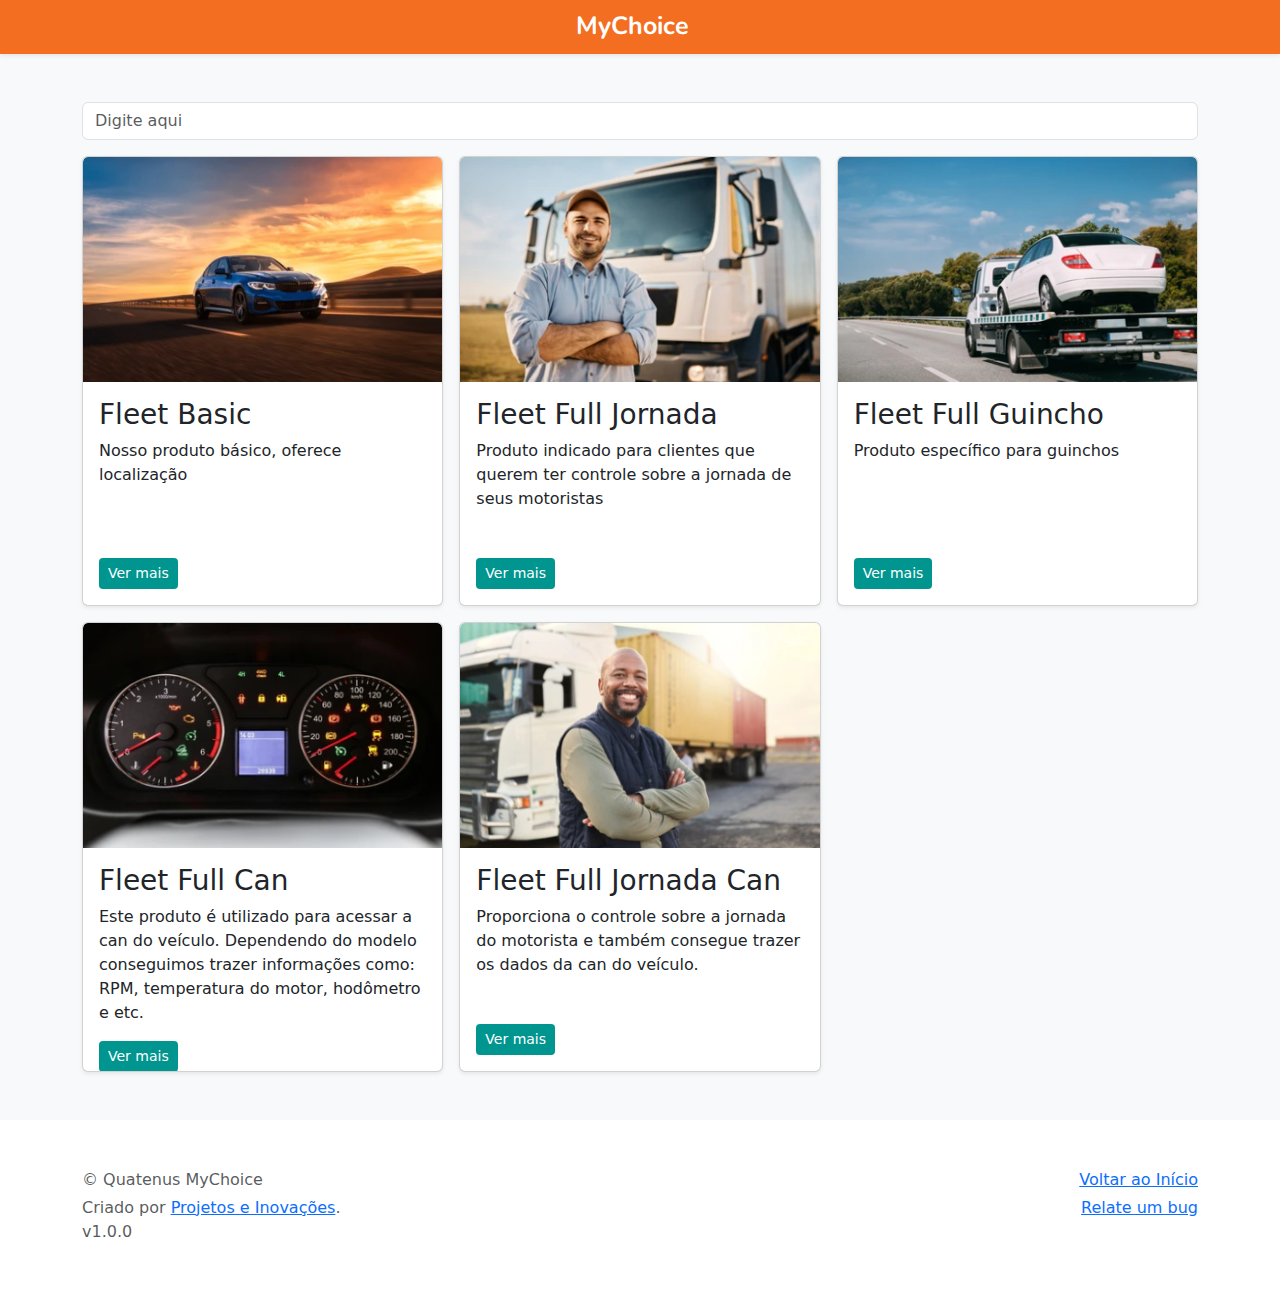
==== index.html @ 3d182554 "limpeza" ====
<!DOCTYPE html>
<html lang="en">
<head>
    <meta charset="UTF-8">
    <meta name="viewport" content="width=device-width, initial-scale=1.0">
    <link rel="stylesheet" href="css/style.css">
    <!-- <link rel="shortcut icon" href="favicon.ico" type="image/x-icon"> -->
    <script src="js/search.js" defer></script>

    <!-- Bootstrap v5.3.2 -->
    
    <link rel="stylesheet" href="css/bootstrap/bootstrap.css">
    <script src="js/bootstrap/bootstrap.js"></script>

    <title>Quatenus MyChoice</title>
</head>

<body>
  <!-- TODO: Refazer o design de tudo caso a Fran aprove, ta muito feio agora. -->
  <!-- Navbar -->
  <header>
    <div class="navbar qorange shadow-sm">
      <div class="container justify-content-center">
        <a href="#" class="navbar-brand p-0">
          <strong class="quatenusFont">MyChoice</strong>
        </a>
      </div>
    </div>
  </header>

  <!-- Conteudo -->
  <main>
    <div class="album py-5 bg-light">
      <div class="container">
        
        <!-- Search bar -->
        <div class="input">
            <div class="form-outline mb-3">
                <input type="search" id="form1" class="form-control" placeholder="Digite aqui" aria-label="Search" data-search/>
            </div>
        </div>

        <!-- <div class="col-12 d-none" id="avisoDeErro">
          <div class="alert alert-danger p-5 rounded shadow">
            <i class="bi bi-x-circle-fill"></i> <strong>Erro</strong>
            <hr>
            <div class="fs-1 ">
              Nenhum produto encontrado.
              <p class="fw-light">Acha que deveria ter algo aqui? Entre em contato com o Projetos e Inovações.</p>
            </div>
            <div class="text-end">
              <a href="#">Clique aqui para abrir um ticket</a>
            </div>
          </div>
        </div> -->

        <!-- Cards -->
        <div class="row row-cols-1 row-cols-sm-2 row-cols-md-3 g-3" data-produtos-cards-container>
          <template data-produtos-template>
            <div class="col">

              <!-- FIXME: Pode colocar h-100 na div abaixo e tirar o height para deixar o cartão no tamanho certo dependendo do do tamanho da descrição, optei por deixar um valor fixo (desculpa) para contornar isso -->
              <div class="card shadow-sm" style="height: 450px;" id="card">
                <a data-img-link target=”_blank” rel="noopener noreferrer">
                  <img class="card-img-top" width="100%" height="225" id="card-img" data-img>
                </a>
  
                <div class="card-body">
                  <!-- Nome aqui -->
                  <!-- TODO: Ver o que fazer caso o nome seja muito grande. Tem uns produtos enormes -->
                  <h3 data-nome>404</h2>
  
                  <!-- Descrição aqui -->
                  <p class="card-text" data-desc>404</p>
                </div>
                <!-- FIXME: Arrumar o botão, tirar esse m-3 horrivel que ta fudendo a porra da posição do botão dependendo do tamanhão da tela/descrição -->
                <div class="ms-3 mb-3">
                  <a data-link target=”_blank” rel="noopener noreferrer"><button type="button" class="btn btn-sm btn-qblue">Ver mais</button></a>
                </div>
              </div>
            </div>
          </template>
        </div>

      </div>
    </div>        
  </main>

  <!-- Rodapé -->
  <footer class="text-muted py-5" id="footer">
    <div class="container">
      <p class="float-end mb-1">
        <a href="#">Voltar ao Início</a>
      </p>
      <p class="mb-1">&copy; Quatenus MyChoice</p>
      <p class="float-end mb-1">
        <a href="https://qbm01.quatenus-system.com.br/quatenus10/QBM/Default.aspx?Language=pt-BR#:~:text=Opera%C3%A7%C3%B5es%20%3A%3A%20Tickets" target=”_blank”>Relate um bug</a>
      </p>
      <p class="mb-0">Criado por <a href="https://kerstenbr.github.io/SitePei/" target=”_blank”>Projetos e Inovações</a>.</p>
      <p>v1.0.0</p>
    </div>
  </footer>

</body>
</html>
---- css/style.css ----
@import url('https://fonts.googleapis.com/css2?family=Nunito:wght@400;700&display=swap');

.hide {
    display: none !important; 
}

.quatenusFont {
    color: white;
    font-family: 'Nunito', sans-serif;
    font-size: 25px;
}

.btn-qblue {
    --bs-btn-color: #fff !important;
    --bs-btn-bg: #00968F !important;
    --bs-btn-border-color: #00968F;
    --bs-btn-hover-color: #fff;
    --bs-btn-hover-bg: #05aaa2;
    --bs-btn-focus-shadow-rgb: 225, 83, 97;
    --bs-btn-active-color: #fff;
    --bs-btn-active-shadow: inset 0 3px 5px rgba(0, 0, 0, 0.125);
    --bs-btn-disabled-color: #fff;
    --bs-btn-disabled-bg: #00968F;
    --bs-btn-disabled-border-color: #00968F;
}

.qorange {
    background: #F36E21;
}

#card {
    overflow: hidden;
}

#card-img:hover {
    transition: 0.90s ease;
    transform: scale(1.1);
}
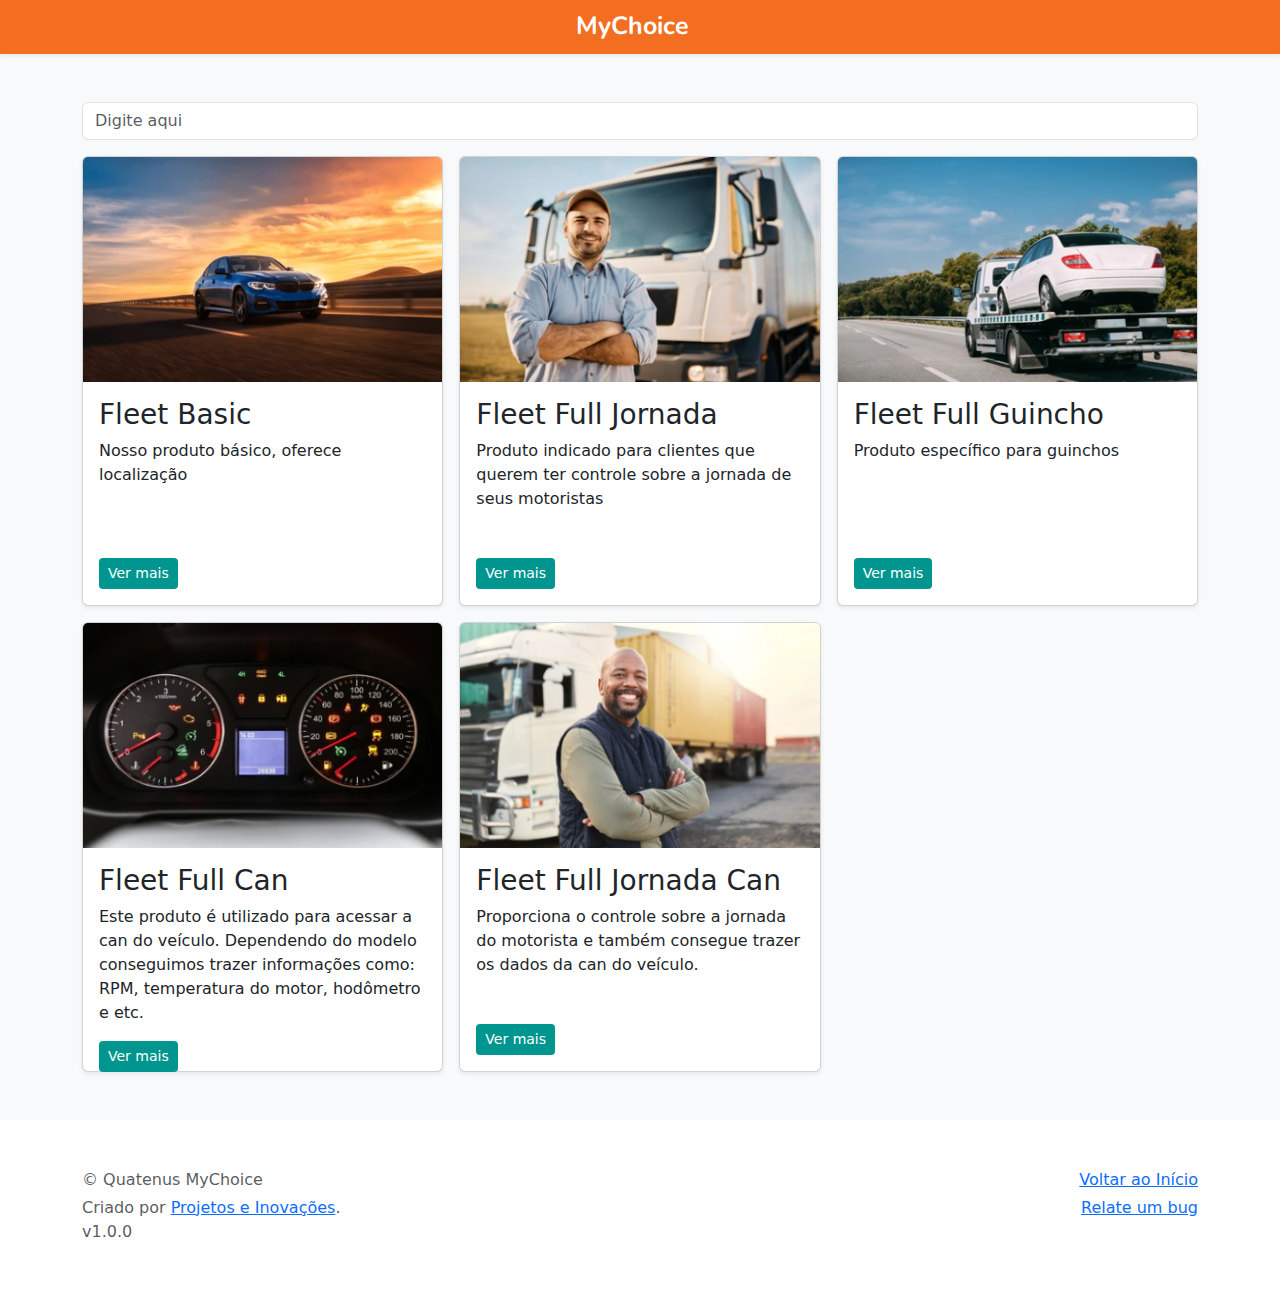
==== commit 41bf7f86: "modal funcionando" ====
--- a/index.html
+++ b/index.html
@@ -54,12 +54,12 @@
           </div>
         </div> -->
 
-        <!-- Cards -->
+        <!-- Template -->
         <div class="row row-cols-1 row-cols-sm-2 row-cols-md-3 g-3" data-produtos-cards-container>
           <template data-produtos-template>
             <div class="col">
 
-              <!-- FIXME: Pode colocar h-100 na div abaixo e tirar o height para deixar o cartão no tamanho certo dependendo do do tamanho da descrição, optei por deixar um valor fixo (desculpa) para contornar isso -->
+              <!-- Card -->
               <div class="card shadow-sm" style="height: 450px;" id="card">
                 <a data-img-link target=”_blank” rel="noopener noreferrer">
                   <img class="card-img-top" width="100%" height="225" id="card-img" data-img>
@@ -67,18 +67,19 @@
   
                 <div class="card-body">
                   <!-- Nome aqui -->
-                  <!-- TODO: Ver o que fazer caso o nome seja muito grande. Tem uns produtos enormes -->
                   <h3 data-nome>404</h2>
   
                   <!-- Descrição aqui -->
                   <p class="card-text" data-desc>404</p>
                 </div>
-                <!-- FIXME: Arrumar o botão, tirar esse m-3 horrivel que ta fudendo a porra da posição do botão dependendo do tamanhão da tela/descrição -->
+
                 <div class="ms-3 mb-3">
-                  <a data-link target=”_blank” rel="noopener noreferrer"><button type="button" class="btn btn-sm btn-qblue">Ver mais</button></a>
+                  <button type="button" class="btn btn-sm btn-qblue" data-unico-nome="${produto.nome}" data-btn-ver-mais>Ver mais</button>
                 </div>
               </div>
+
             </div>
+            
           </template>
         </div>
 
--- a/css/style.css
+++ b/css/style.css
@@ -26,13 +26,4 @@
 
 .qorange {
     background: #F36E21;
-}
-
-#card {
-    overflow: hidden;
-}
-
-#card-img:hover {
-    transition: 0.90s ease;
-    transform: scale(1.1);
 }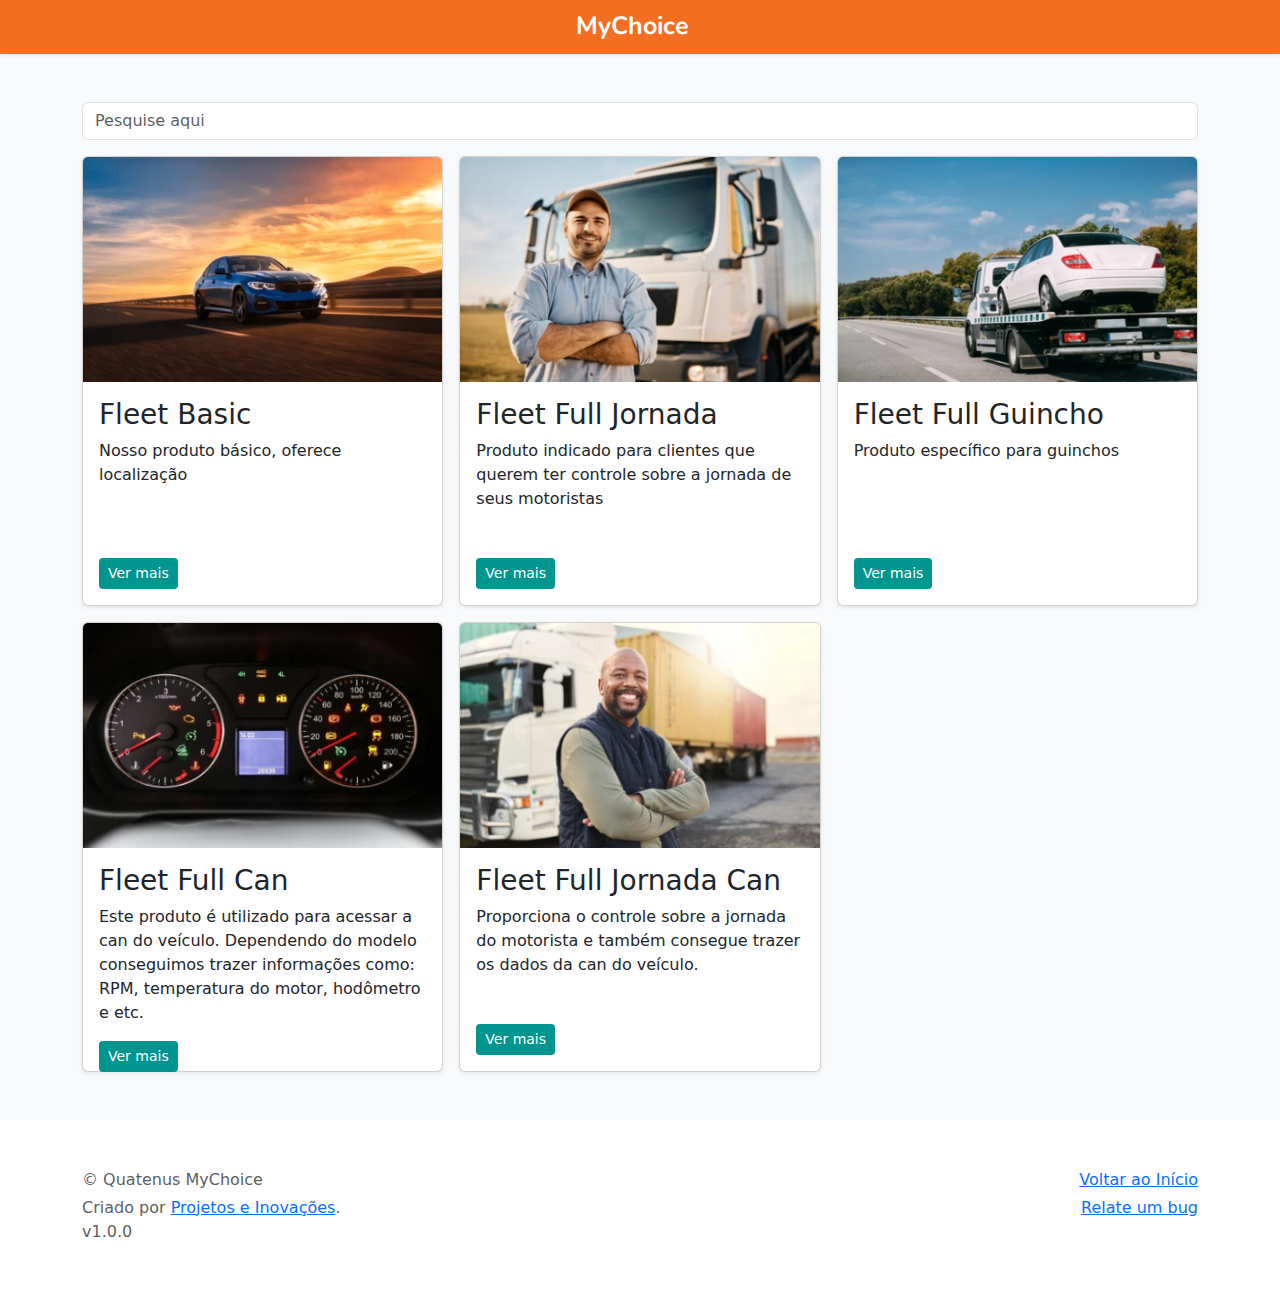
==== commit 89c97a2c: "trocado o texto da search bar para "Pesquise aqui"" ====
--- a/index.html
+++ b/index.html
@@ -36,11 +36,12 @@
         <!-- Search bar -->
         <div class="input">
             <div class="form-outline mb-3">
-                <input type="search" id="form1" class="form-control" placeholder="Digite aqui" aria-label="Search" data-search/>
+                <input type="search" id="form1" class="form-control" placeholder="Pesquise aqui" aria-label="Search" data-search/>
             </div>
         </div>
 
-        <!-- <div class="col-12 d-none" id="avisoDeErro">
+        <!-- Erro -->
+        <div class="col-12 d-none" id="avisoDeErro">
           <div class="alert alert-danger p-5 rounded shadow">
             <i class="bi bi-x-circle-fill"></i> <strong>Erro</strong>
             <hr>
@@ -49,10 +50,10 @@
               <p class="fw-light">Acha que deveria ter algo aqui? Entre em contato com o Projetos e Inovações.</p>
             </div>
             <div class="text-end">
-              <a href="#">Clique aqui para abrir um ticket</a>
+              <a href="https://qbm01.quatenus-system.com.br/quatenus10/QBM/Default.aspx?Language=pt-BR#:~:text=Opera%C3%A7%C3%B5es%20%3A%3A%20Tickets">Clique aqui para abrir um ticket</a>
             </div>
           </div>
-        </div> -->
+        </div>
 
         <!-- Template -->
         <div class="row row-cols-1 row-cols-sm-2 row-cols-md-3 g-3" data-produtos-cards-container>
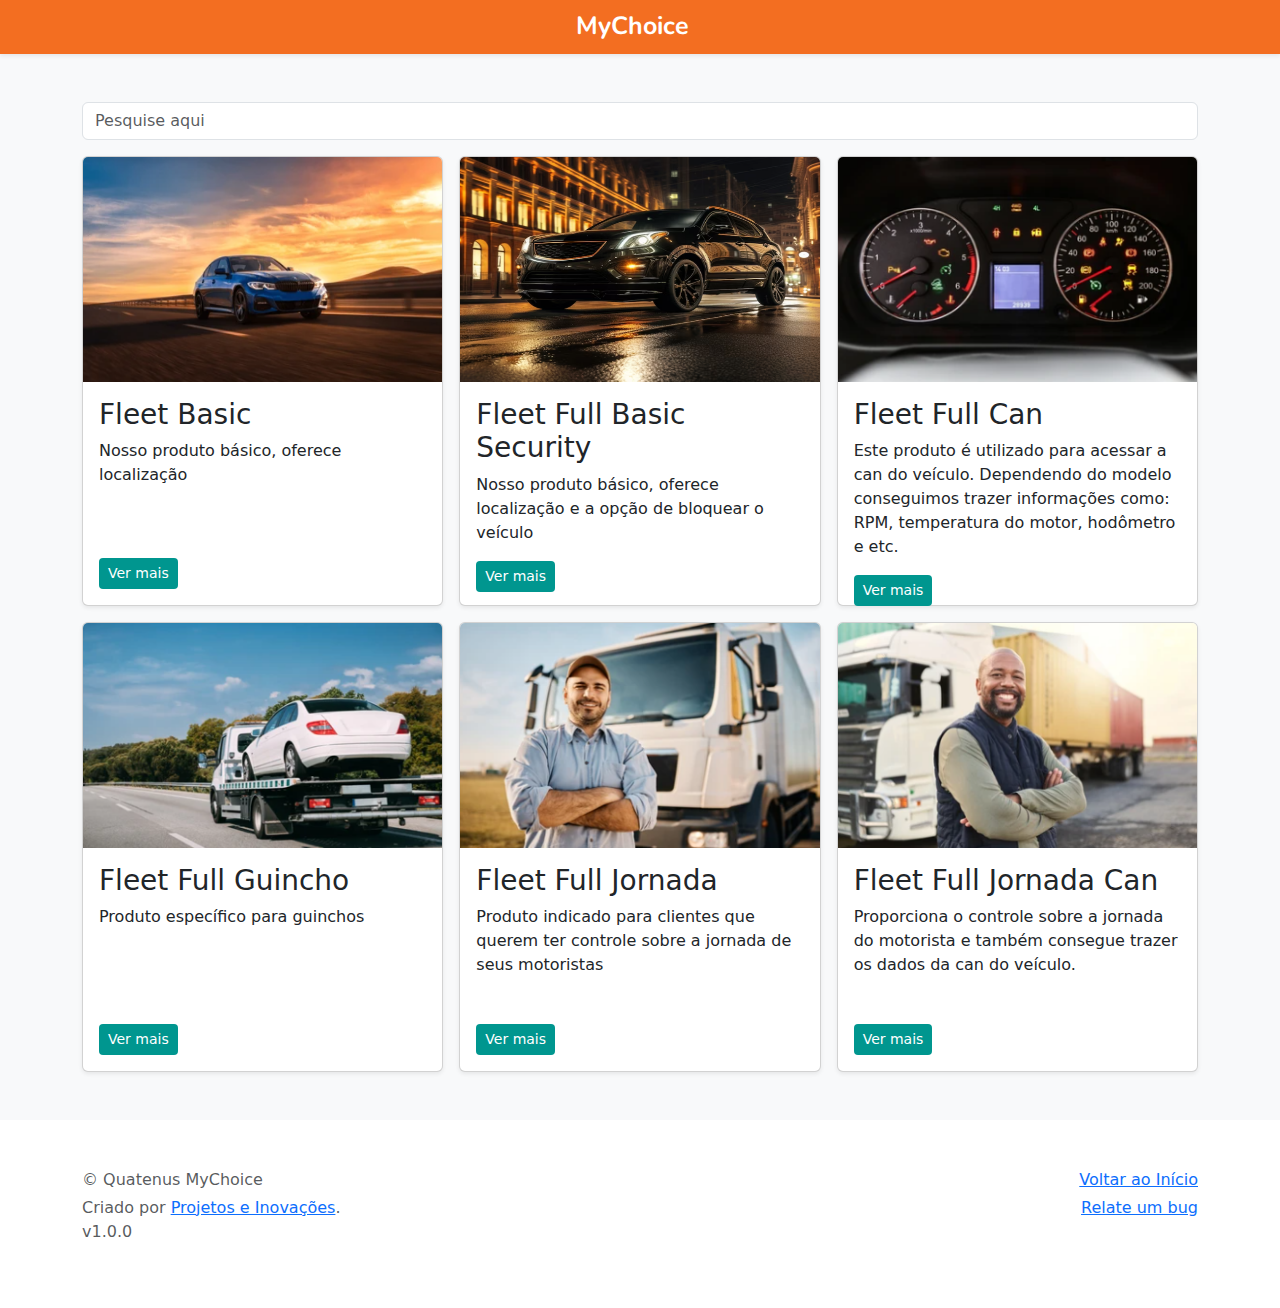
==== commit 856d3278: "abrir link em  outra tab" ====
--- a/index.html
+++ b/index.html
@@ -50,7 +50,7 @@
               <p class="fw-light">Acha que deveria ter algo aqui? Entre em contato com o Projetos e Inovações.</p>
             </div>
             <div class="text-end">
-              <a href="https://qbm01.quatenus-system.com.br/quatenus10/QBM/Default.aspx?Language=pt-BR#:~:text=Opera%C3%A7%C3%B5es%20%3A%3A%20Tickets">Clique aqui para abrir um ticket</a>
+              <a href="https://qbm01.quatenus-system.com.br/quatenus10/QBM/Default.aspx?Language=pt-BR#:~:text=Opera%C3%A7%C3%B5es%20%3A%3A%20Tickets" target="_blank" rel="noopener noreferrer">Clique aqui para abrir um ticket</a>
             </div>
           </div>
         </div>
@@ -96,9 +96,9 @@
       </p>
       <p class="mb-1">&copy; Quatenus MyChoice</p>
       <p class="float-end mb-1">
-        <a href="https://qbm01.quatenus-system.com.br/quatenus10/QBM/Default.aspx?Language=pt-BR#:~:text=Opera%C3%A7%C3%B5es%20%3A%3A%20Tickets" target=”_blank”>Relate um bug</a>
+        <a href="https://qbm01.quatenus-system.com.br/quatenus10/QBM/Default.aspx?Language=pt-BR#:~:text=Opera%C3%A7%C3%B5es%20%3A%3A%20Tickets" target="_blank" rel="noopener noreferrer">Relate um bug</a>
       </p>
-      <p class="mb-0">Criado por <a href="https://kerstenbr.github.io/SitePei/" target=”_blank”>Projetos e Inovações</a>.</p>
+      <p class="mb-0">Criado por <a href="https://kerstenbr.github.io/SitePei/" target="_blank" rel="noopener noreferrer"”>Projetos e Inovações</a>.</p>
       <p>v1.0.0</p>
     </div>
   </footer>
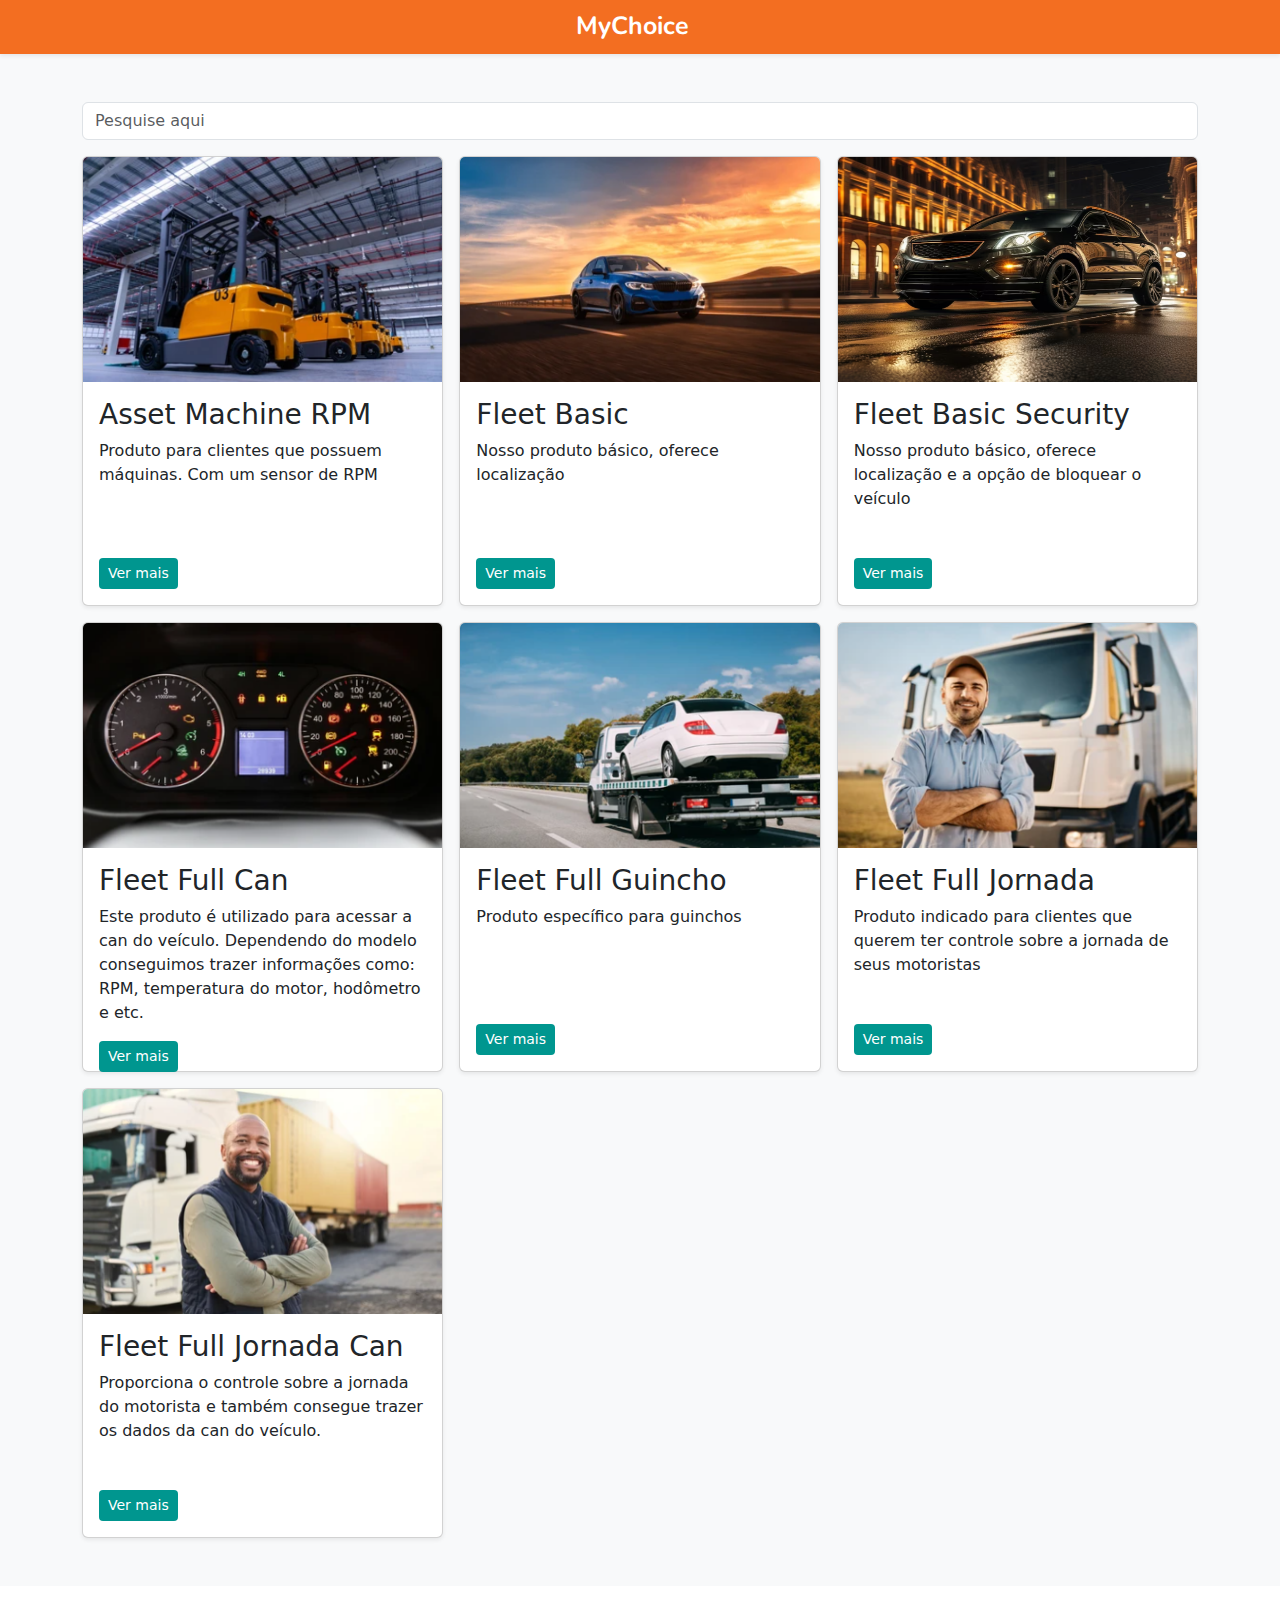
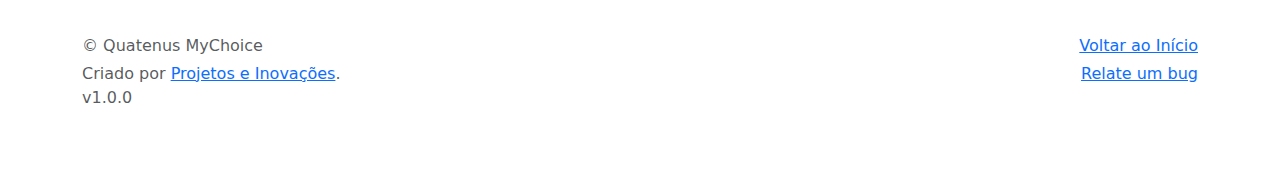
==== commit dc791e63: "alterado o nome do arquivo search.js para searchbar.js para futura implementação das tags" ====
--- a/index.html
+++ b/index.html
@@ -5,7 +5,7 @@
     <meta name="viewport" content="width=device-width, initial-scale=1.0">
     <link rel="stylesheet" href="css/style.css">
     <!-- <link rel="shortcut icon" href="favicon.ico" type="image/x-icon"> -->
-    <script src="js/search.js" defer></script>
+    <script src="js/searchbar.js" defer></script>
 
     <!-- Bootstrap v5.3.2 -->
     
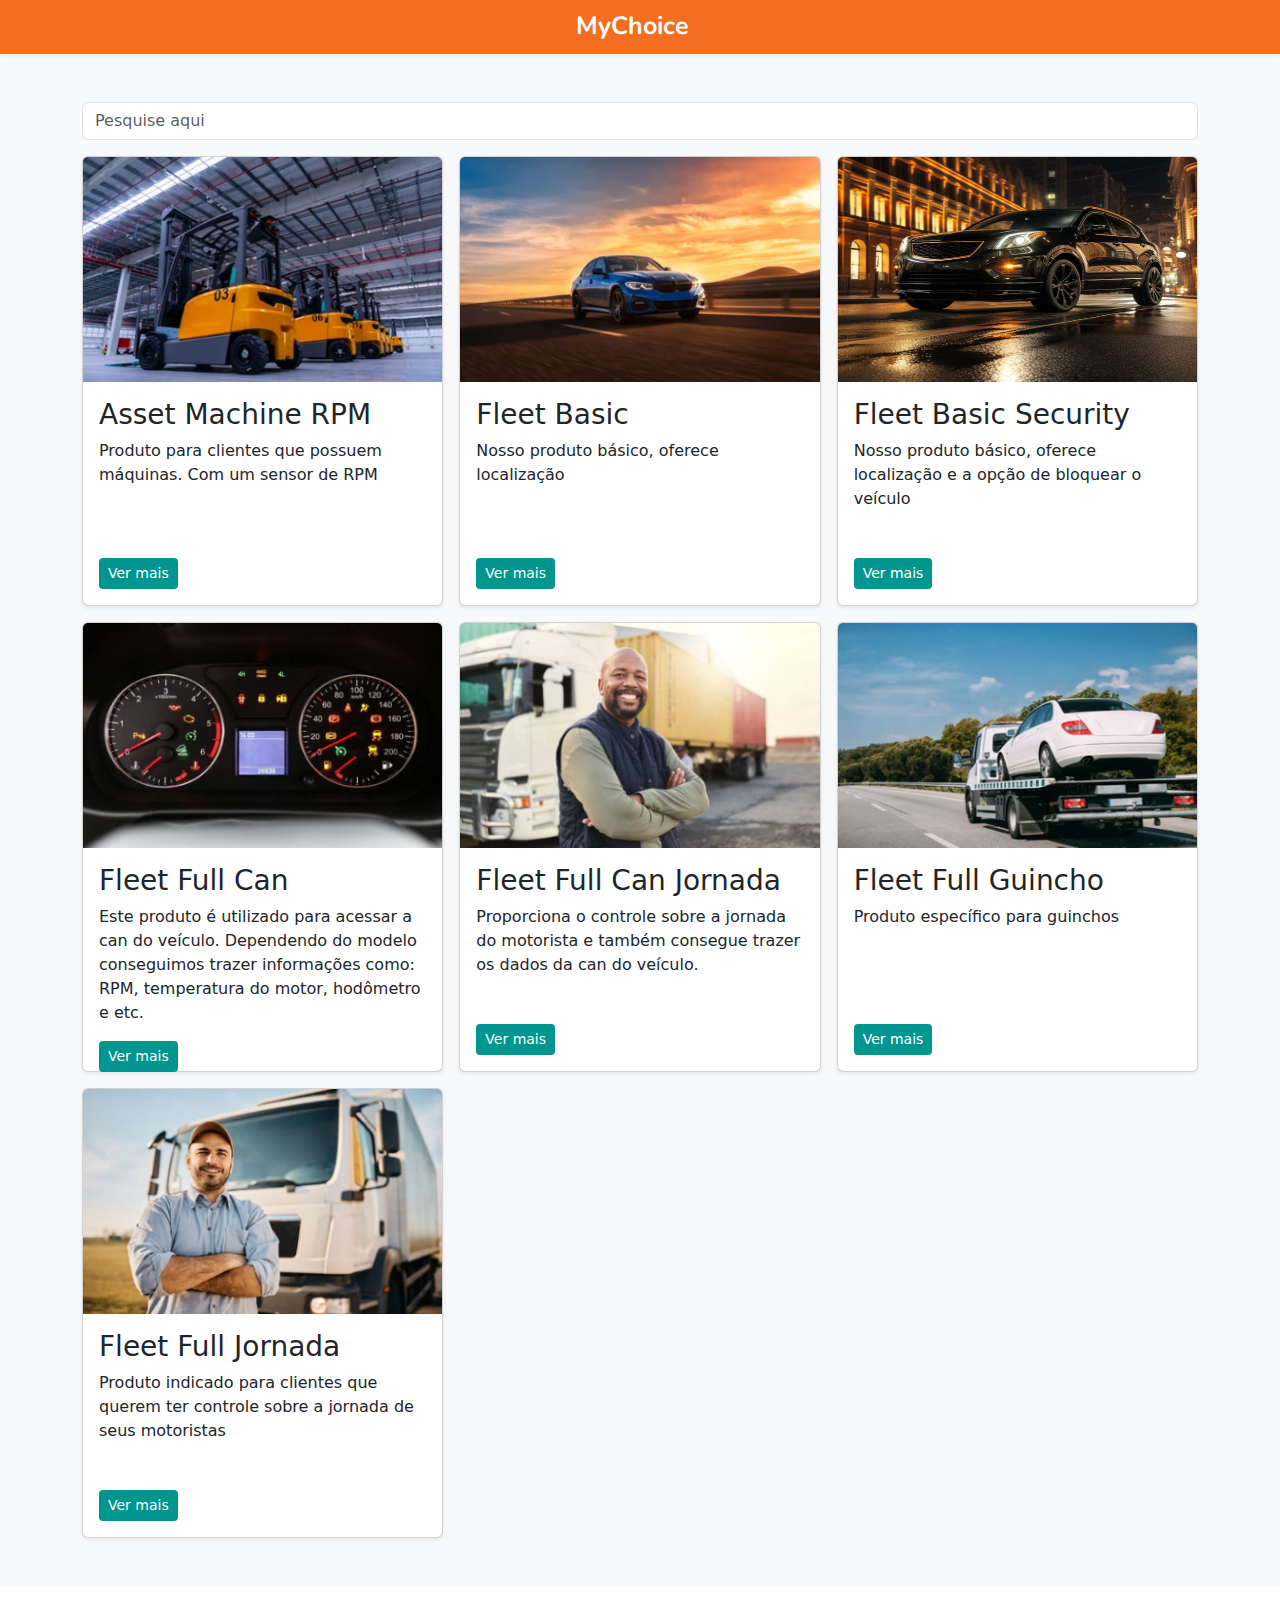
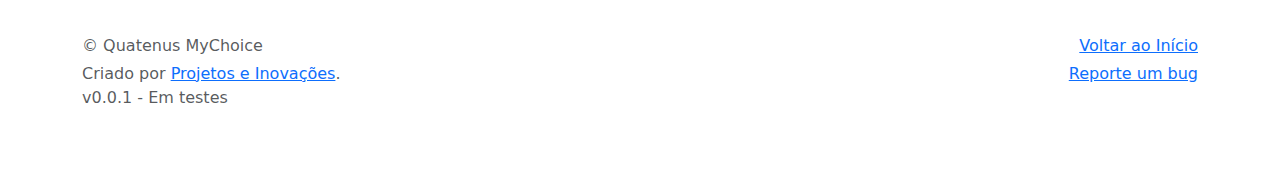
==== commit 4a410f6a: "Guias de ativação no modal" ====
--- a/index.html
+++ b/index.html
@@ -68,7 +68,7 @@
   
                 <div class="card-body">
                   <!-- Nome aqui -->
-                  <h3 data-nome>404</h2>
+                  <h3 data-nome>404</h3>
   
                   <!-- Descrição aqui -->
                   <p class="card-text" data-desc>404</p>
@@ -96,10 +96,10 @@
       </p>
       <p class="mb-1">&copy; Quatenus MyChoice</p>
       <p class="float-end mb-1">
-        <a href="https://qbm01.quatenus-system.com.br/quatenus10/QBM/Default.aspx?Language=pt-BR#:~:text=Opera%C3%A7%C3%B5es%20%3A%3A%20Tickets" target="_blank" rel="noopener noreferrer">Relate um bug</a>
+        <a href="https://qbm01.quatenus-system.com.br/quatenus10/QBM/Default.aspx?Language=pt-BR#:~:text=Opera%C3%A7%C3%B5es%20%3A%3A%20Tickets" target="_blank" rel="noopener noreferrer">Reporte um bug</a>
       </p>
       <p class="mb-0">Criado por <a href="https://kerstenbr.github.io/SitePei/" target="_blank" rel="noopener noreferrer"”>Projetos e Inovações</a>.</p>
-      <p>v1.0.0</p>
+      <p>v0.0.1 - Em testes</p>
     </div>
   </footer>
 
